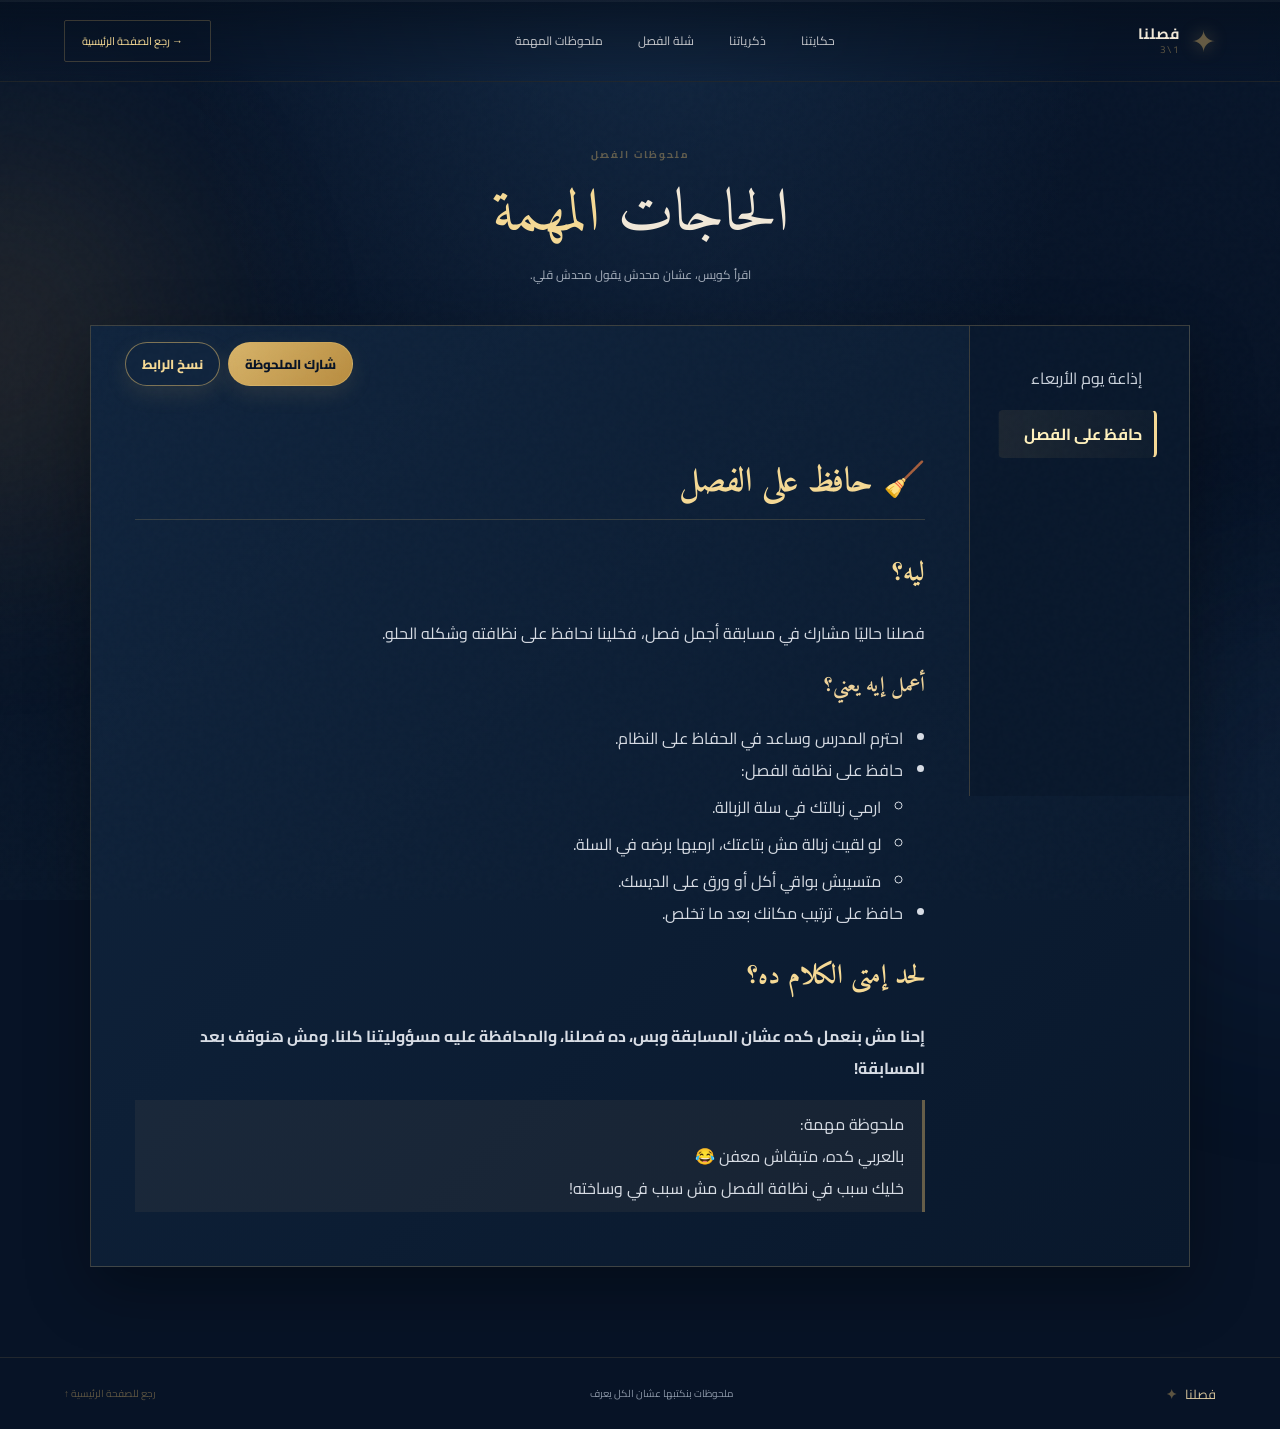
==== n/keep-the-classroom/index.html @ 4481ca3e "Add files via upload" ====
<!doctype html>
<html lang="ar" dir="rtl">
<head>
  <meta charset="utf-8">
  <meta name="viewport" content="width=device-width, initial-scale=1">
  <title>حافظ على الفصل | ملحوظات الفصل</title>
  <meta name="description" content="ملحوظة مهمة للحفاظ على نظافة الفصل وترتيبه ومسؤولية كل طالب فيه.">
  <meta property="og:title" content="حافظ على الفصل | ملحوظات الفصل">
  <meta property="og:description" content="ملحوظة مهمة للحفاظ على نظافة الفصل وترتيبه ومسؤولية كل طالب فيه.">
  <meta property="og:type" content="article">
  <meta property="og:url" content="https://jyujtj.github.io/owlatalet/n/keep-the-classroom/">
  <meta property="og:image" content="https://jyujtj.github.io/owlatalet/baner.png">
  <meta name="twitter:card" content="summary_large_image">
  <meta name="twitter:title" content="حافظ على الفصل | ملحوظات الفصل">
  <meta name="twitter:description" content="ملحوظة مهمة للحفاظ على نظافة الفصل وترتيبه ومسؤولية كل طالب فيه.">
  <meta name="twitter:image" content="https://jyujtj.github.io/owlatalet/baner.png">
  <meta http-equiv="refresh" content="0; url=../../notes.html?note=keep-the-classroom">
  <script>location.replace('../../notes.html?note=keep-the-classroom');</script>
</head>
<body></body>
</html>
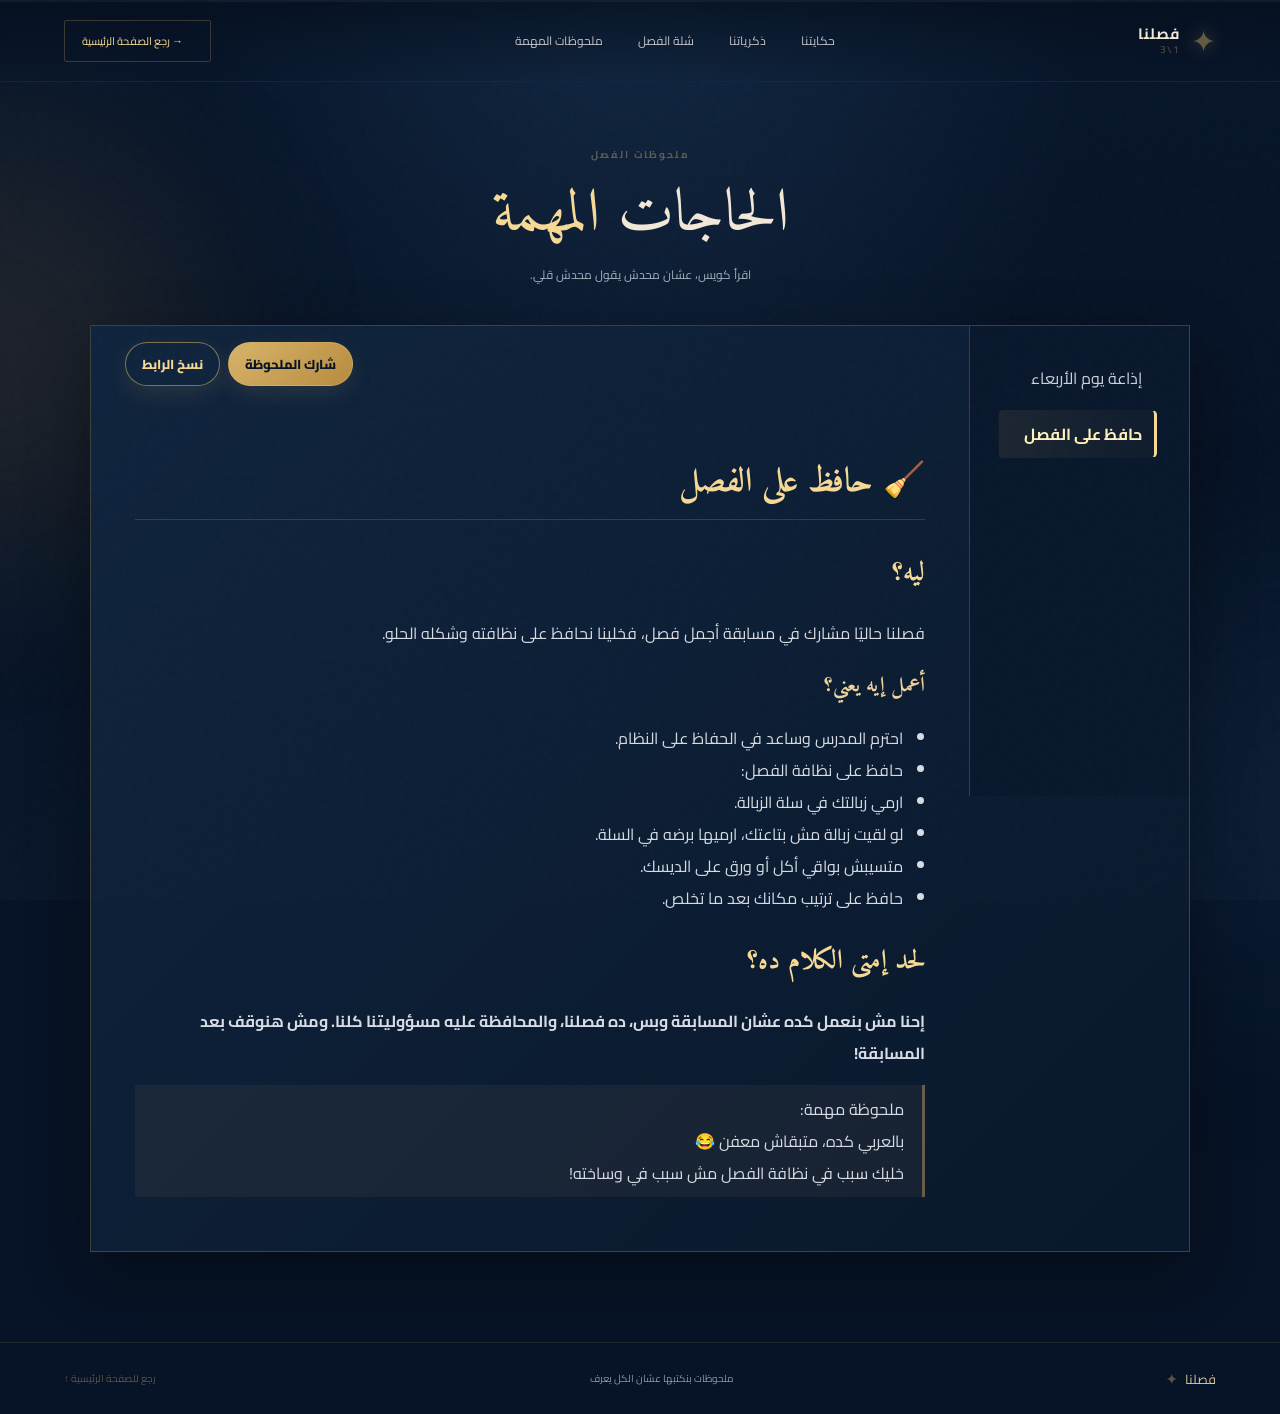
==== commit 2ff2cf50: "Add files via upload" ====
--- a/n/keep-the-classroom/index.html
+++ b/n/keep-the-classroom/index.html
@@ -15,7 +15,11 @@
   <meta name="twitter:description" content="ملحوظة مهمة للحفاظ على نظافة الفصل وترتيبه ومسؤولية كل طالب فيه.">
   <meta name="twitter:image" content="https://jyujtj.github.io/owlatalet/baner.png">
   <meta http-equiv="refresh" content="0; url=../../notes.html?note=keep-the-classroom">
-  <script>location.replace('../../notes.html?note=keep-the-classroom');</script>
+  <script>
+    const destination = new URL('../../notes.html', window.location.href);
+    destination.searchParams.set('note', 'keep-the-classroom');
+    location.replace(destination.href);
+  </script>
 </head>
 <body></body>
 </html>
